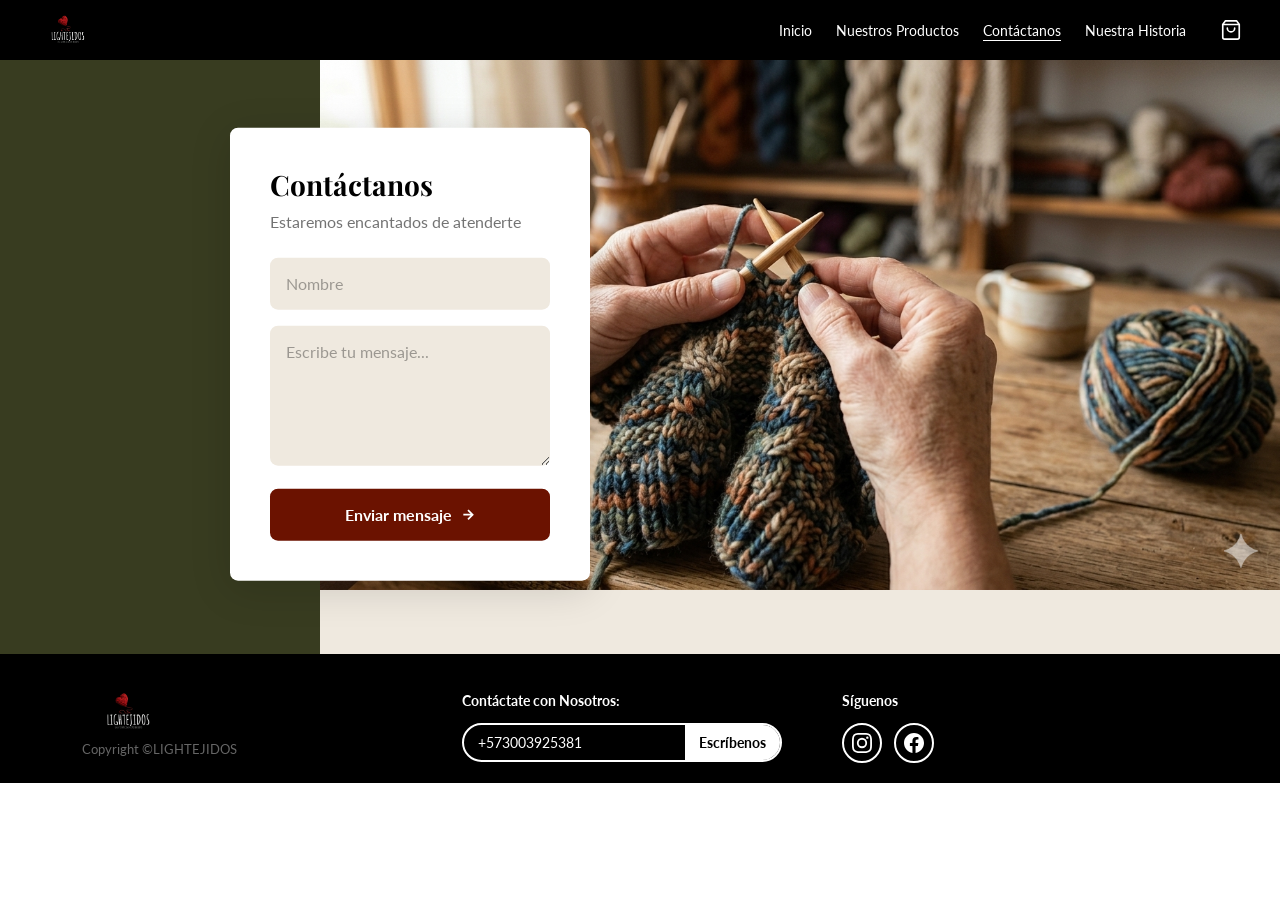
==== contacto.html @ 8f6ae162 "Primer commit" ====
<!DOCTYPE html>
<html lang="es">
<head>
  <meta charset="UTF-8">
  <meta name="viewport" content="width=device-width, initial-scale=1.0">
  <title>Contáctanos — Lightejidos</title>
  <link rel="stylesheet" href="https://cdn.jsdelivr.net/npm/bootstrap@5.3.3/dist/css/bootstrap.min.css">
  <link rel="stylesheet" href="css/styles.css">
  <style>
    /* ---- SECCIÓN CONTACTO ---- */
    .seccion-contacto {
      position: relative;
      min-height: 600px;
      display: flex;
      align-items: stretch;
      overflow: hidden;
    }

    /* Panel verde izquierdo: 1/4 del ancho */
    .contacto-panel-verde {
      width: 25%;
      background: var(--oliva);
      flex-shrink: 0;
    }

    /* Imagen de fondo: 3/4 restante */
    .contacto-fondo-imagen {
      flex: 1;
      background: url('img/contacto-bg.jpg') center/cover no-repeat;
      background-color: var(--crema);
      min-height: 500px;
    }

    /* Tarjeta flotante sobre la unión */
    .contacto-tarjeta {
      position: absolute;
      top: 50%;
      left: 18%;
      transform: translateY(-50%);
      background: var(--blanco);
      border-radius: var(--radio);
      padding: 40px 40px;
      width: 100%;
      max-width: 360px;
      box-shadow: 0 8px 40px rgba(0,0,0,0.15);
      z-index: 10;
    }

    .contacto-tarjeta h1 {
      font-family: var(--fuente-display);
      font-size: var(--fs-32);
      font-weight: 700;
      color: var(--oscuro);
      margin-bottom: 8px;
    }

    .contacto-tarjeta .subtitulo {
      font-size: var(--fs-16);
      color: rgba(0,0,0,0.55);
      margin-bottom: 24px;
    }

    /* Campos del formulario */
    .campo-form {
      background: var(--crema);
      border: none;
      border-radius: var(--radio);
      padding: 14px 16px;
      font-family: var(--fuente-cuerpo);
      font-size: var(--fs-16);
      color: var(--oscuro);
      width: 100%;
      margin-bottom: 16px;
      outline: none;
      transition: box-shadow var(--transicion);
    }
    .campo-form:focus { box-shadow: 0 0 0 2px var(--vino); }
    .campo-form::placeholder { color: rgba(0,0,0,0.35); }
    .campo-form.error-campo { box-shadow: 0 0 0 2px #e53e3e; }
    textarea.campo-form { resize: vertical; min-height: 140px; }

    .mensaje-error {
      color: #e53e3e;
      font-size: var(--fs-16);
      margin-top: -12px;
      margin-bottom: 12px;
      display: none;
    }
    .mensaje-error.visible { display: block; }

    .btn-enviar {
      background: var(--vino);
      color: var(--blanco);
      font-family: var(--fuente-cuerpo);
      font-size: var(--fs-16);
      font-weight: 700;
      border: none;
      border-radius: var(--radio);
      padding: 14px 32px;
      cursor: pointer;
      display: inline-flex;
      align-items: center;
      gap: 8px;
      width: 100%;
      justify-content: center;
      transition: background var(--transicion);
    }
    .btn-enviar:hover { background: var(--vino-hover); }
    .btn-enviar:disabled { opacity: 0.6; cursor: not-allowed; }

    /* Confirmación */
    .confirmacion {
      display: none;
      background: var(--oliva);
      color: var(--blanco);
      border-radius: var(--radio);
      padding: 14px 16px;
      margin-top: 16px;
      font-size: var(--fs-16);
    }
    .confirmacion.visible { display: block; }

    /* Responsive */
    @media (max-width: 767px) {
      .seccion-contacto {
        flex-direction: column;
        min-height: unset;
      }
      .contacto-panel-verde { width: 100%; min-height: 80px; }
      .contacto-fondo-imagen { min-height: 300px; }
      .contacto-tarjeta {
        position: relative;
        top: unset;
        left: unset;
        transform: none;
        max-width: 100%;
        margin: -40px 16px 24px;
        border-radius: var(--radio);
      }
    }
  </style>
</head>
<body>

  <!-- NAVBAR -->
  <div id="navbar-placeholder"></div>

  <!-- CARRITO LATERAL -->
  <div id="cart-placeholder"></div>

  <section class="seccion-contacto">

    <!-- Panel verde izquierdo (1/4) -->
    <div class="contacto-panel-verde"></div>

    <!-- Imagen fondo derecho (3/4) -->
    <div class="contacto-fondo-imagen">
      <img src="imagenes/tejiendo1.png" alt="imagen ilustración tejiendo">
    </div>

    <!-- Tarjeta flotante sobre la unión -->
    <div class="contacto-tarjeta">
      <h1>Contáctanos</h1>
      <p class="subtitulo">Estaremos encantados de atenderte</p>

      <input
        type="text"
        class="campo-form"
        id="contacto-nombre"
        placeholder="Nombre"
        maxlength="100"
        aria-label="Tu nombre"
      >
      <p class="mensaje-error" id="error-nombre">Por favor escribe tu nombre.</p>

      <textarea
        class="campo-form"
        id="contacto-mensaje"
        placeholder="Escribe tu mensaje..."
        maxlength="1000"
        aria-label="Tu mensaje"
      ></textarea>
      <p class="mensaje-error" id="error-mensaje">Por favor escribe tu mensaje.</p>

      <button class="btn-enviar" id="btn-enviar">
        Enviar mensaje
        <svg width="16" height="16" viewBox="0 0 24 24" fill="none" stroke="currentColor" stroke-width="2.5">
          <path d="M5 12h14M12 5l7 7-7 7"/>
        </svg>
      </button>

      <div class="confirmacion" id="confirmacion">
        ✅ ¡Mensaje enviado! Te contactaremos pronto.
      </div>
    </div>

  </section>

  <!-- FOOTER -->
  <div id="footer-placeholder"></div>

  <!-- Scripts -->
  <script src="https://cdn.jsdelivr.net/npm/bootstrap@5.3.3/dist/js/bootstrap.bundle.min.js"></script>
  <script src="js/products.js"></script>
  <script src="js/components.js"></script>
  <script src="js/cart.js"></script>
  <script>
    document.addEventListener('DOMContentLoaded', () => {
      const btnEnviar      = document.getElementById('btn-enviar');
      const campoNombre    = document.getElementById('contacto-nombre');
      const campoMensaje   = document.getElementById('contacto-mensaje');
      const errorNombre    = document.getElementById('error-nombre');
      const errorMensaje   = document.getElementById('error-mensaje');
      const confirmacion   = document.getElementById('confirmacion');

      const EMAIL_DESTINO  = 'registrosvictoria2@gmail.com';
      const WA_NUMERO      = '573003925381';

      function limpiarErrores() {
        campoNombre.classList.remove('error-campo');
        campoMensaje.classList.remove('error-campo');
        errorNombre.classList.remove('visible');
        errorMensaje.classList.remove('visible');
      }

      function validarFormulario() {
        let valido = true;
        limpiarErrores();

        const nombre  = campoNombre.value.trim();
        const mensaje = campoMensaje.value.trim();

        if (!nombre) {
          campoNombre.classList.add('error-campo');
          errorNombre.classList.add('visible');
          valido = false;
        }
        if (!mensaje) {
          campoMensaje.classList.add('error-campo');
          errorMensaje.classList.add('visible');
          valido = false;
        }
        return valido;
      }

      btnEnviar?.addEventListener('click', () => {
        if (!validarFormulario()) return;

        const nombre  = campoNombre.value.trim();
        const mensaje = campoMensaje.value.trim();

        btnEnviar.disabled = true;
        btnEnviar.textContent = 'Enviando...';

        try {
          /* Enviar por WhatsApp */
          const textoWa = `¡Hola! Soy ${nombre}.\n\n${mensaje}`;
          window.open(`https://wa.me/${WA_NUMERO}?text=${encodeURIComponent(textoWa)}`, '_blank');

          /* Enviar por email (mailto como fallback) */
          const asunto  = encodeURIComponent(`Mensaje de contacto — ${nombre}`);
          const cuerpo  = encodeURIComponent(mensaje);
          window.location.href = `mailto:${EMAIL_DESTINO}?subject=${asunto}&body=${cuerpo}`;
        } catch (error) {
          console.error('Error al enviar el mensaje:', error);
        }

        /* Limpiar y mostrar confirmación */
        campoNombre.value  = '';
        campoMensaje.value = '';
        confirmacion.classList.add('visible');

        setTimeout(() => {
          confirmacion.classList.remove('visible');
          btnEnviar.disabled = false;
          btnEnviar.innerHTML = `Enviar mensaje
            <svg width="16" height="16" viewBox="0 0 24 24" fill="none" stroke="currentColor" stroke-width="2.5">
              <path d="M5 12h14M12 5l7 7-7 7"/>
            </svg>`;
        }, 4000);
      });

      /* Limpiar error al escribir */
      campoNombre.addEventListener('input', () => {
        campoNombre.classList.remove('error-campo');
        errorNombre.classList.remove('visible');
      });
      campoMensaje.addEventListener('input', () => {
        campoMensaje.classList.remove('error-campo');
        errorMensaje.classList.remove('visible');
      });
    });
  </script>
</body>
</html>
---- css/styles.css ----
/* ================================================
   LIGHTEJIDOS — Estilos Globales
   Paleta: #6B1200 | #FFFFFF | #0D0D0D | #383C20 | #EFE9DF
   Tipografías: Playfair Display + Lato
   ================================================ */

@import url('https://fonts.googleapis.com/css2?family=Playfair+Display:ital,wght@0,400;0,600;0,700;1,400;1,600&family=Lato:wght@300;400;700;900&display=swap');

:root {
  --vino:        #6B1200;
  --vino-hover:  #8a1800;
  --blanco:      #FFFFFF;
  --oscuro:      #000000;
  --oliva:       #383C20;
  --crema:       #EFE9DF;
  --verde:       #383C30;

  --fuente-display: 'Playfair Display', serif;
  --fuente-cuerpo:  'Lato', sans-serif;

  /* Escala tipográfica compacta */
  --fs-10: 10px;
  --fs-12: 12px;
  --fs-13: 13px;
  --fs-14: 14px;
  --fs-15: 20px;
  --fs-16: 16px;  
  --fs-20: 20px;
  --fs-24: 22px;
  --fs-28: 26px;
  --fs-32: 28px;
  --fs-40: 32px;
  --fs-48: 36px;
  --fs-56: 42px;
  --fs-64: 48px;

  --radio:       8px;
  --radio-pill:  100px;
  --sombra-card: 0 2px 12px rgba(0,0,0,0.08);
  --transicion:  0.25s ease;
}

*, *::before, *::after { box-sizing: border-box; margin: 0; padding: 0; }

body {
  font-family: var(--fuente-cuerpo);
  font-size: var(--fs-15);
  color: var(--oscuro);
  background: var(--blanco);
  overflow-x: hidden;
}

img { max-width: 100%; display: block; }
a   { text-decoration: none; color: inherit; }

/*NAVBAR — fixed siempre visible */
#navbar-placeholder {
  position: fixed;
  top: 0;
  left: 0;
  right: 0;
  z-index: 1000;
}

.navbar {
  background: var(--oscuro) !important;
  padding: 8px 20px;
}

/* Compensa el espacio que ocupa la navbar fija */
body {
  padding-top: 54px;
}
.navbar-brand { display: flex; align-items: center; gap: 8px; }
.logo-marca { height: 34px; width: auto; object-fit: contain; }

.nombre-marca {
  font-family: var(--fuente-cuerpo);
  font-weight: 900;
  font-size: var(--fs-14);
  letter-spacing: 0.2em;
  color: var(--blanco);
  text-transform: uppercase;
}

.navbar-nav .nav-link {
  color: var(--blanco) !important;
  font-size: var(--fs-14);
  font-weight: 400;
  padding: 6px 12px !important;
  transition: opacity var(--transicion);
}
.navbar-nav .nav-link:hover  { opacity: 0.7; }
.navbar-nav .nav-link.active { text-decoration: underline; text-underline-offset: 4px; }
.navbar-toggler              { border: 1px solid rgba(255,255,255,0.3); padding: 3px 7px; }
.navbar-toggler-icon         { filter: invert(1); }

.acciones-nav { display: flex; align-items: center; gap: 8px; }

.btn-icono-nav {
  background: none; border: none; cursor: pointer;
  color: var(--blanco); padding: 6px; position: relative;
  display: flex; align-items: center; justify-content: center;
  transition: opacity var(--transicion);
}
.btn-icono-nav:hover { opacity: 0.7; }
.btn-icono-nav svg   { width: 22px; height: 22px; stroke: var(--blanco); fill: none; stroke-width: 1.8; stroke-linecap: round; stroke-linejoin: round; }

.contador-carrito {
  position: absolute; top: 2px; right: 2px;
  background: var(--vino); color: var(--blanco);
  font-size: 9px; font-weight: 700;
  width: 15px; height: 15px; border-radius: 50%;
  display: flex; align-items: center; justify-content: center;
  line-height: 1;
}
.contador-carrito.oculto { display: none; }

/* FOOTER */
.pie-pagina {
  background: var(--oscuro);
  color: var(--blanco);
  padding: 36px 0 20px;
}

.pie-marca { display: flex; flex-direction: column; align-items: flex-start; gap: 4px; }
.logo-pie  { height: 44px; width: auto; object-fit: contain; }
.nombre-pie {
  font-family: var(--fuente-cuerpo); font-weight: 900;
  font-size: var(--fs-14); letter-spacing: 0.2em;
  color: var(--blanco); text-transform: uppercase;
}
.copyright-pie { font-size: var(--fs-13); color: rgba(255,255,255,0.4); margin-top: 6px; }

.pie-col-titulo {
  font-family: var(--fuente-cuerpo); font-size: var(--fs-14); font-weight: 700;
  color: var(--blanco); margin-bottom: 12px;
}

.pie-caja-wa {
  display: flex; border: 2px solid var(--blanco); border-radius: var(--radio-pill);
  overflow: hidden; max-width: 320px;
}
.pie-caja-wa input {
  flex: 1; background: transparent; border: none;
  color: var(--blanco); font-family: var(--fuente-cuerpo); font-size: var(--fs-14);
  padding: 7px 14px; outline: none;
}
.pie-caja-wa input::placeholder { color: rgba(255,255,255,0.45); }
.pie-caja-wa .btn-wa {
  background: var(--blanco); color: var(--oscuro); font-family: var(--fuente-cuerpo);
  font-weight: 700; font-size: var(--fs-14); border: none;
  padding: 7px 14px; cursor: pointer; white-space: nowrap; transition: background var(--transicion);
}
.pie-caja-wa .btn-wa:hover { background: var(--crema); }

.pie-redes { display: flex; gap: 12px; align-items: center; }
.pie-redes a {
  color: var(--blanco); width: 40px; height: 40px; border: 2px solid var(--blanco); border-radius: 50%;
  display: flex; align-items: center; justify-content: center; transition: opacity var(--transicion);
}
.pie-redes a:hover { opacity: 0.7; }
.pie-redes svg     { width: 20px; height: 20px; fill: var(--blanco); }

/*TARJETA DE PRODUCTO*/
.tarjeta-producto {
  border-radius: var(--radio);
  overflow: hidden;
  background: var(--blanco);
  box-shadow: var(--sombra-card);
  transition: transform var(--transicion), box-shadow var(--transicion);
  height: 100%;
  display: flex;
  flex-direction: column;
}
.tarjeta-producto:hover { transform: translateY(-3px); box-shadow: 0 6px 24px rgba(0,0,0,0.13); }

.tarjeta-producto__img {
  width: 100%; aspect-ratio: 4/3; overflow: hidden;
  background: var(--crema);
  display: flex; align-items: center; justify-content: center;
}
.tarjeta-producto__img img { width: 100%; height: 100%; object-fit: cover; transition: transform 0.4s ease; }
.tarjeta-producto:hover .tarjeta-producto__img img { transform: scale(1.04); }

.tarjeta-producto__img .img-ph {
  width: 100%; height: 100%; display: flex; flex-direction: column;
  align-items: center; justify-content: center;
  color: rgba(0,0,0,0.25); font-size: var(--fs-14); font-style: italic; gap: 8px;
  background: var(--crema);
}
.tarjeta-producto__img .img-ph svg {
  width: 36px; height: 36px; opacity: 0.25;
  stroke: var(--oscuro); fill: none; stroke-width: 1.5;
}

.tarjeta-producto__cuerpo { padding: 10px 14px; flex: 1; display: flex; flex-direction: column; gap: 4px; }
.tarjeta-producto__nombre { font-size: var(--fs-14); font-weight: 700; color: var(--oscuro); line-height: 1.3; }
.tarjeta-producto__desc   { font-size: var(--fs-13); color: rgba(0,0,0,0.55); line-height: 1.45; flex: 1; }
.tarjeta-producto__precio { font-size: var(--fs-13); font-weight: 700; color: var(--vino); }
.tarjeta-producto__boton  { margin-top: 6px; }

.btn-vino {
  background: var(--vino); color: var(--blanco);
  font-family: var(--fuente-cuerpo); font-size: var(--fs-13); font-weight: 700;
  border: none; border-radius: var(--radio); padding: 8px 16px;
  cursor: pointer; width: 100%; display: block; text-align: center;
  transition: background var(--transicion);
}
.btn-vino:hover { background: var(--vino-hover); color: var(--blanco); }

/* CARRITO LATERAL */
.sidebar-carrito {
  position: fixed; top: 0; right: -100%;
  width: 100%; max-width: 340px; height: 100vh;
  background: var(--blanco); z-index: 1500;
  display: flex; flex-direction: column;
  transition: right 0.32s cubic-bezier(0.4,0,0.2,1);
  box-shadow: -4px 0 28px rgba(0,0,0,0.18);
}
.sidebar-carrito.abierto { right: 0; }

/* Sin overlay — el fondo es clickeable */

.carrito-cabecera {
  background: var(--vino); color: var(--blanco);
  padding: 12px 20px; display: flex; align-items: center; justify-content: space-between;
  flex-shrink: 0;
}
.carrito-cabecera h2 { font-family: var(--fuente-display); font-size: var(--fs-20); font-weight: 600; }

.carrito-cerrar {
  background: none; border: 2px solid var(--blanco); color: var(--blanco);
  border-radius: 50%; width: 28px; height: 28px;
  display: flex; align-items: center; justify-content: center;
  cursor: pointer; font-size: var(--fs-13); line-height: 1; transition: background var(--transicion);
}
.carrito-cerrar:hover { background: rgba(255,255,255,0.2); }

.carrito-cuerpo {
  flex: 1; overflow-y: auto; padding: 16px 14px;
  display: flex; flex-direction: column; gap: 12px;
}

.carrito-vacio { text-align: center; padding: 36px 20px; color: rgba(0,0,0,0.35); font-size: var(--fs-14); }
.carrito-vacio svg {
  width: 52px; height: 52px; opacity: 0.15; margin: 0 auto 12px; display: block;
  stroke: var(--oscuro); fill: none; stroke-width: 1.5;
}

.carrito-item {
  display: flex; gap: 12px; align-items: center;
  border: 1px solid rgba(0,0,0,0.08); border-radius: var(--radio);
  padding: 10px; background: var(--blanco);
}
.carrito-item__miniatura {
  width: 60px; height: 60px; flex-shrink: 0;
  border-radius: var(--radio); background: var(--crema);
  display: flex; align-items: center; justify-content: center;
  overflow: hidden; font-size: 10px; color: rgba(0,0,0,0.3); text-align: center;
}
.carrito-item__miniatura img { width: 100%; height: 100%; object-fit: cover; }

.carrito-item__info    { flex: 1; min-width: 0; }
.carrito-item__nombre  { font-size: var(--fs-13); font-weight: 700; color: var(--oscuro); margin-bottom: 1px; white-space: nowrap; overflow: hidden; text-overflow: ellipsis; }
.carrito-item__precio  { font-size: var(--fs-12); color: var(--vino); font-weight: 600; margin-bottom: 6px; }

.carrito-item__controles { display: flex; align-items: center; gap: 5px; }

.btn-cantidad {
  width: 26px; height: 26px; border-radius: 50%; border: none;
  background: var(--oscuro); color: var(--blanco);
  font-size: var(--fs-14); cursor: pointer;
  display: flex; align-items: center; justify-content: center;
  transition: background var(--transicion); flex-shrink: 0;
}
.btn-cantidad:hover            { background: var(--vino); }
.btn-cantidad.btn-eliminar     { background: var(--vino); }
.btn-cantidad.btn-eliminar:hover { background: var(--vino-hover); }
.btn-cantidad.btn-decrementar  { background: #555; }
.btn-cantidad.btn-decrementar:hover { background: var(--vino); }

.carrito-cantidad { font-weight: 700; font-size: var(--fs-14); min-width: 20px; text-align: center; }

.carrito-pie {
  padding: 12px 16px 18px; border-top: 1px solid rgba(0,0,0,0.1);
  display: flex; flex-direction: column; gap: 12px; flex-shrink: 0;
}
.carrito-rango { display: flex; justify-content: space-between; align-items: center; flex-wrap: wrap; gap: 4px; }
.carrito-rango span:first-child { font-weight: 700; font-size: var(--fs-13); }
.carrito-rango span:last-child  { font-weight: 700; font-size: var(--fs-14); color: var(--vino); }

.btn-cotizar {
  background: var(--oscuro); color: var(--blanco);
  font-family: var(--fuente-cuerpo); font-size: var(--fs-14); font-weight: 700;
  border: none; border-radius: var(--radio-pill); padding: 13px 20px;
  cursor: pointer; width: 100%; display: flex; align-items: center; justify-content: center; gap: 8px;
  transition: background var(--transicion);
}
.btn-cotizar:hover { background: var(--vino); color: var(--blanco); }

/* UTILIDADES COMPARTIDAS*/
.titulo-seccion {
  font-family: var(--fuente-display); font-size: var(--fs-40);
  font-weight: 700; color: var(--vino); text-align: center; margin-bottom: 40px;
}
.titulo-categoria {
  font-family: var(--fuente-display); font-size: var(--fs-28);
  font-weight: 700; color: var(--vino); margin-bottom: 0;
}
.enlace-ver-mas {
  color: var(--vino); font-weight: 700; font-size: var(--fs-14);
  display: inline-flex; align-items: center; gap: 6px;
  transition: gap var(--transicion); text-decoration: none;
}
.enlace-ver-mas:hover { gap: 10px; color: var(--vino); }

/* RESPONSIVE MOBILE */
@media (max-width: 767px) {
  .titulo-seccion   { font-size: var(--fs-24); margin-bottom: 60px; }
  .titulo-categoria { font-size: var(--fs-20); }

  .sidebar-carrito  { max-width: 100%; }

  .pie-pagina       { padding: 28px 0 16px; }
  .pie-redes a      { width: 36px; height: 36px; }
  .pie-redes svg    { width: 18px; height: 18px; }
}
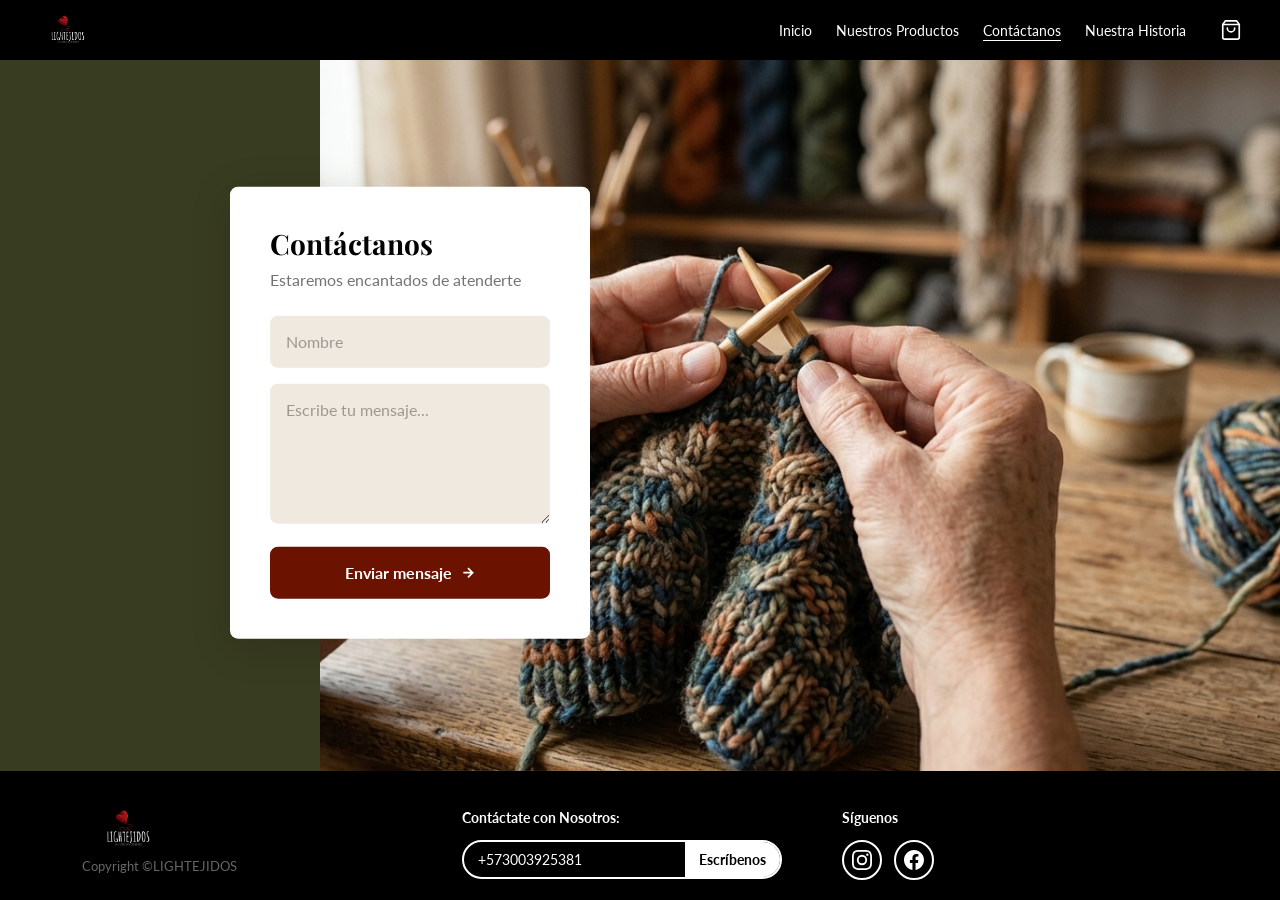
==== commit a4e40e63: "arreglo tamaños, footer y tarjetas de producto" ====
--- a/contacto.html
+++ b/contacto.html
@@ -7,6 +7,11 @@
   <link rel="stylesheet" href="https://cdn.jsdelivr.net/npm/bootstrap@5.3.3/dist/css/bootstrap.min.css">
   <link rel="stylesheet" href="css/styles.css">
   <style>
+
+  html, body { height: 100%;}
+
+  body { min-height: 100vh; display: flex; flex-direction: column; }
+
     /* ---- SECCIÓN CONTACTO ---- */
     .seccion-contacto {
       position: relative;
@@ -14,6 +19,7 @@
       display: flex;
       align-items: stretch;
       overflow: hidden;
+      flex: 1;
     }
 
     /* Panel verde izquierdo: 1/4 del ancho */
@@ -28,9 +34,16 @@
       flex: 1;
       background: url('img/contacto-bg.jpg') center/cover no-repeat;
       background-color: var(--crema);
-      min-height: 500px;
-    }
-
+      height: 100%;
+      display: flex;
+    }
+
+     .contacto-fondo-imagen img{
+       width: 100%;
+       height: 100%;
+       object-fit: cover;
+       display: block;
+} 
     /* Tarjeta flotante sobre la unión */
     .contacto-tarjeta {
       position: absolute;
@@ -122,26 +135,40 @@
 
     /* Responsive */
     @media (max-width: 767px) {
-      .seccion-contacto {
-        flex-direction: column;
-        min-height: unset;
+      .seccion-contacto { flex-direction: column; min-height: auto; }
+
+      .contacto-fondo-imagen { width: 100%; min-height: 250px; background-position:  center; background-repeat: no-repeat;
+  } 
+      .contacto-tarjeta  {
+        position: relative;
+        top: auto;
+        left: auto;
+        transform: none;
+        width: calc(100% - 32px);
+        max-width: 100%;
+        margin: -50px auto 30px;
+        padding: 30px 22px;
+        border-radius: var(--radio);
+        box-shadow: 0 4px 20px rgba(0,0,0,0.12);
+
       }
-      .contacto-panel-verde { width: 100%; min-height: 80px; }
-      .contacto-fondo-imagen { min-height: 300px; }
-      .contacto-tarjeta {
-        position: relative;
-        top: unset;
-        left: unset;
-        transform: none;
-        max-width: 100%;
-        margin: -40px 16px 24px;
-        border-radius: var(--radio);
+      .contacto-tarjeta h1{
+  text-align: center;
+  font-size: 2rem;
       }
-    }
+
+      .contacto-tarjeta .subtitulo{ text-align: center;}
+
+      .campo-form { font-size: 16px; }
+
+      textarea.campo-form { min-height: 120px; }
+
+      .btn-enviar { width: 100%; justify-content: center; }
+}
   </style>
 </head>
 <body>
-
+ 
   <!-- NAVBAR -->
   <div id="navbar-placeholder"></div>
 
--- a/css/styles.css
+++ b/css/styles.css
@@ -212,7 +212,7 @@
 /* CARRITO LATERAL */
 .sidebar-carrito {
   position: fixed; top: 0; right: -100%;
-  width: 100%; max-width: 340px; height: 100vh;
+  width: 100%; max-width: 340px; height: 100dvh;
   background: var(--blanco); z-index: 1500;
   display: flex; flex-direction: column;
   transition: right 0.32s cubic-bezier(0.4,0,0.2,1);
@@ -254,7 +254,7 @@
   padding: 10px; background: var(--blanco);
 }
 .carrito-item__miniatura {
-  width: 60px; height: 60px; flex-shrink: 0;
+  width: 80px; height: 80px; flex-shrink: 0;
   border-radius: var(--radio); background: var(--crema);
   display: flex; align-items: center; justify-content: center;
   overflow: hidden; font-size: 10px; color: rgba(0,0,0,0.3); text-align: center;
@@ -320,7 +320,7 @@
   .titulo-seccion   { font-size: var(--fs-24); margin-bottom: 60px; }
   .titulo-categoria { font-size: var(--fs-20); }
 
-  .sidebar-carrito  { max-width: 100%; }
+  .sidebar-carrito  { max-width: 85%; }
 
   .pie-pagina       { padding: 28px 0 16px; }
   .pie-redes a      { width: 36px; height: 36px; }
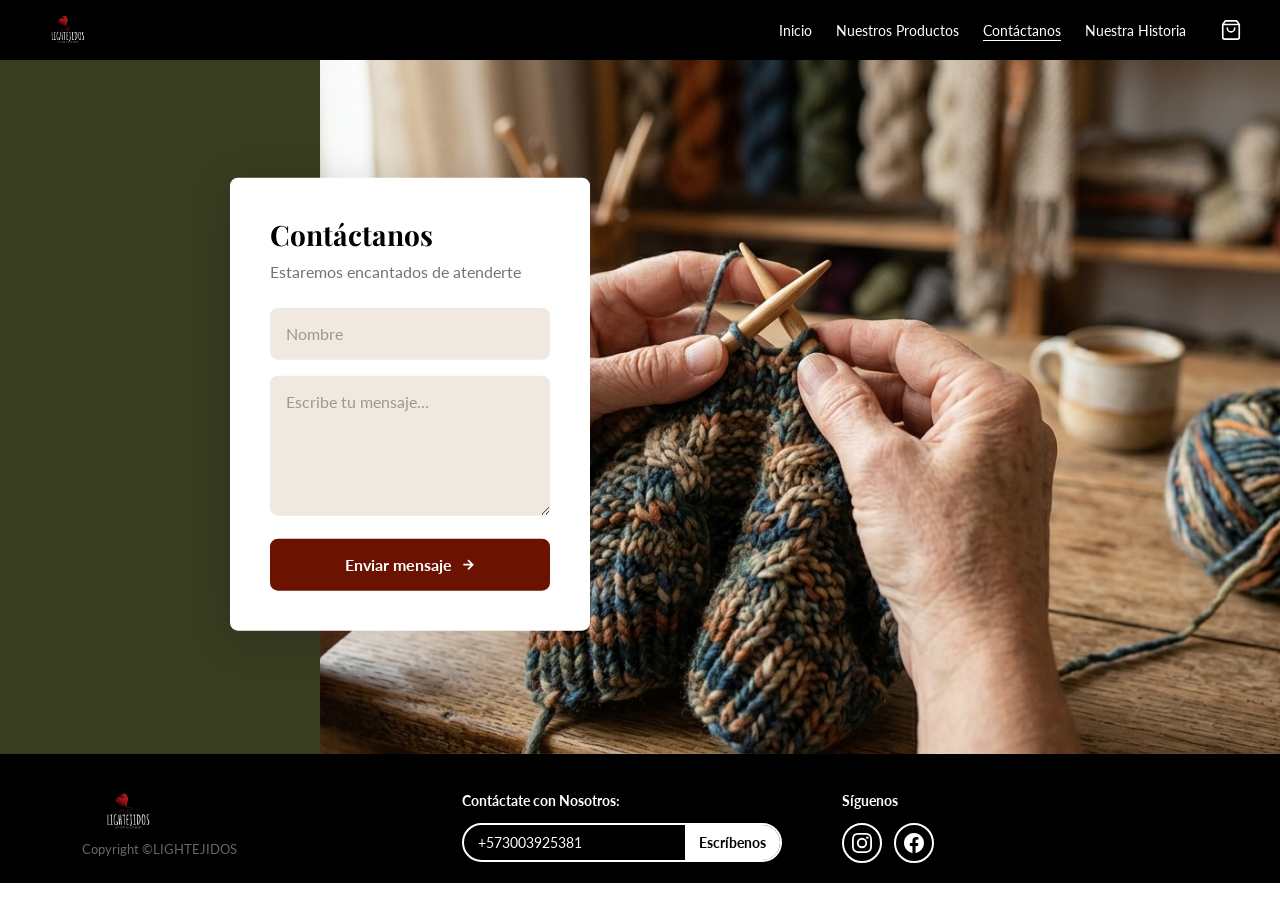
==== commit 641aa7d7: "fix responsive apartado contactanos" ====
--- a/contacto.html
+++ b/contacto.html
@@ -15,11 +15,11 @@
     /* ---- SECCIÓN CONTACTO ---- */
     .seccion-contacto {
       position: relative;
-      min-height: 600px;
+      min-height: 700px;
       display: flex;
       align-items: stretch;
       overflow: hidden;
-      flex: 1;
+
     }
 
     /* Panel verde izquierdo: 1/4 del ancho */
@@ -135,10 +135,10 @@
 
     /* Responsive */
     @media (max-width: 767px) {
-      .seccion-contacto { flex-direction: column; min-height: auto; }
-
-      .contacto-fondo-imagen { width: 100%; min-height: 250px; background-position:  center; background-repeat: no-repeat;
-  } 
+      .seccion-contacto { flex-direction: column; min-height: auto; overflow: visible; }
+
+      .contacto-fondo-imagen { width: 100%; min-height: 250px; background-position:  center; background-repeat: no-repeat;} 
+
       .contacto-tarjeta  {
         position: relative;
         top: auto;
@@ -150,14 +150,11 @@
         padding: 30px 22px;
         border-radius: var(--radio);
         box-shadow: 0 4px 20px rgba(0,0,0,0.12);
-
       }
-      .contacto-tarjeta h1{
-  text-align: center;
-  font-size: 2rem;
-      }
-
-      .contacto-tarjeta .subtitulo{ text-align: center;}
+
+      .contacto-tarjeta h1 { text-align: center; font-size: 2rem; }
+
+      .contacto-tarjeta .subtitulo{ text-align: center; }
 
       .campo-form { font-size: 16px; }
 
